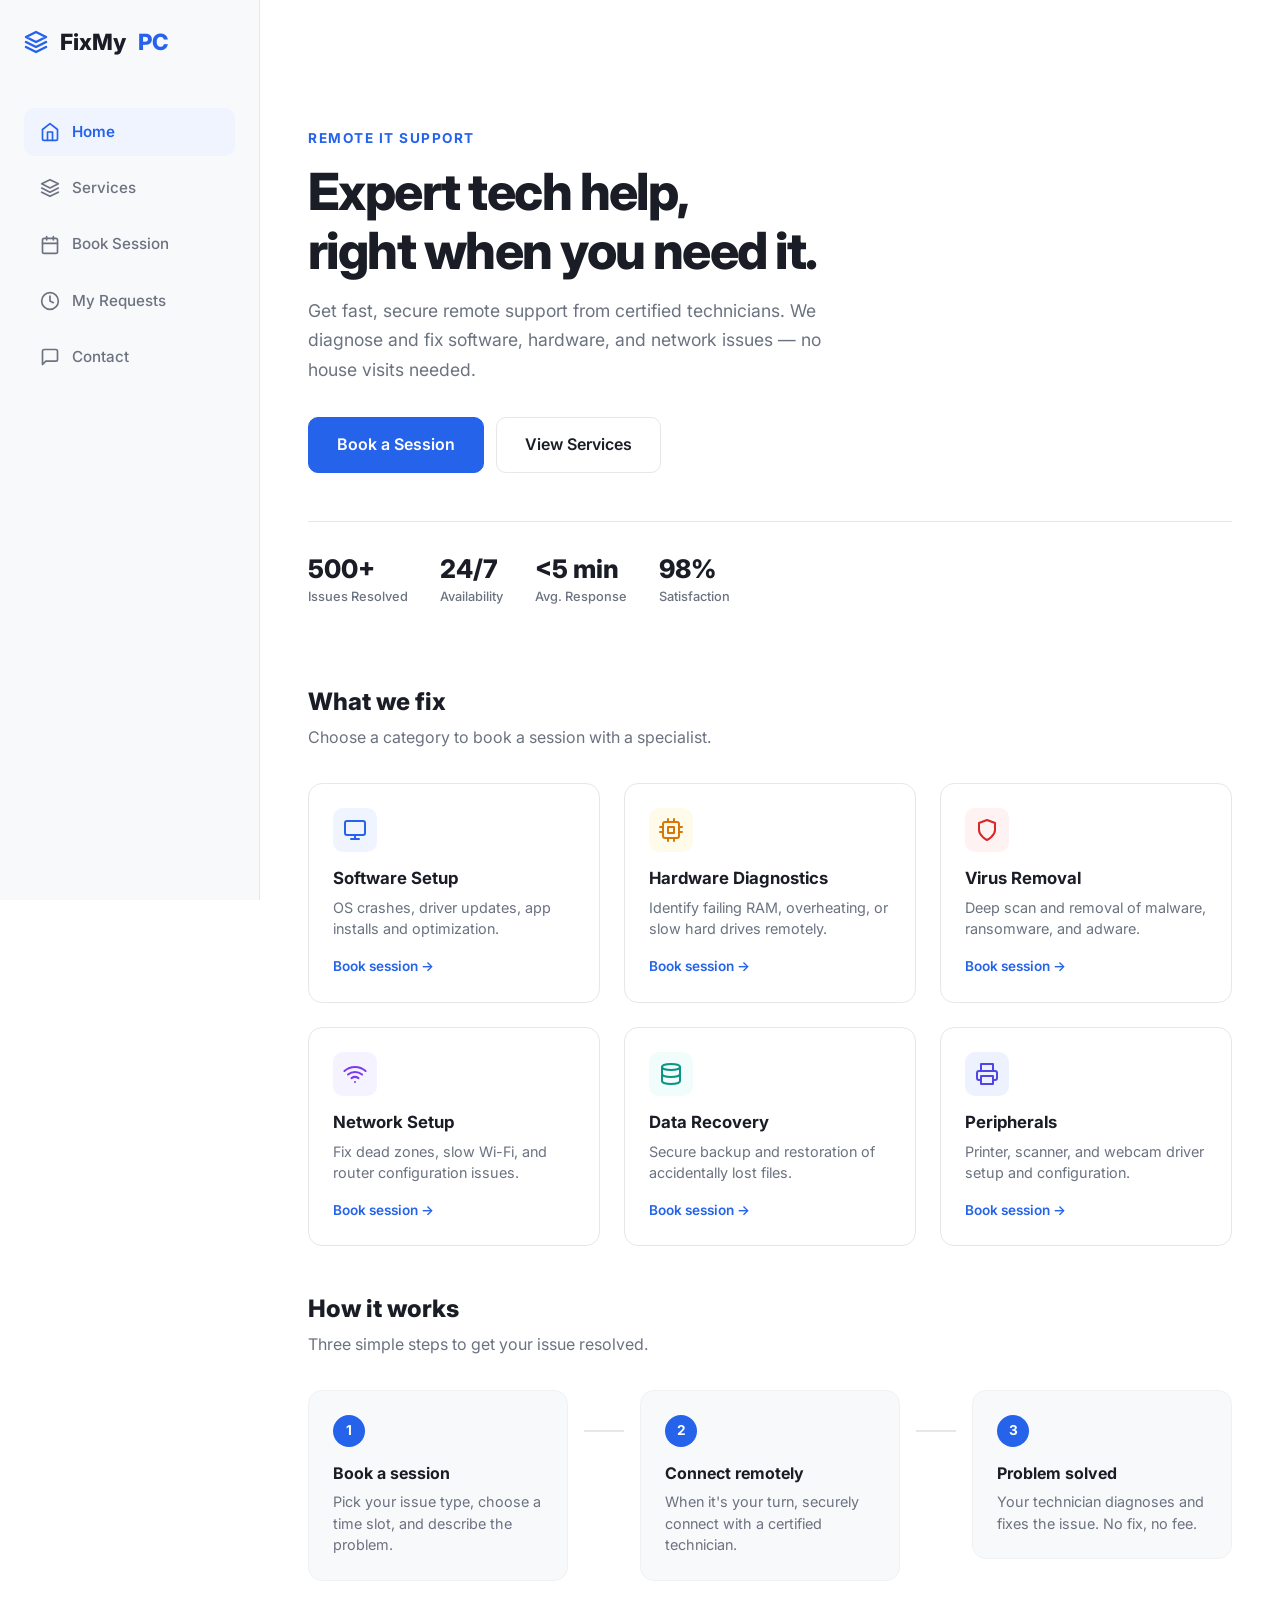
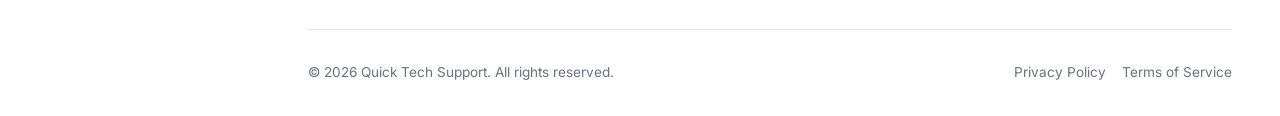
==== index.html @ c55d923c "feat: implement initial 'FixMyPC' remote tech support web application with core frontend files and d" ====
<!DOCTYPE html>
<html lang="en">
<head>
  <meta charset="UTF-8">
  <meta name="viewport" content="width=device-width, initial-scale=1.0">
  <title>Quick Tech Support | Remote IT Solutions</title>
  <meta name="description" content="Fast, reliable remote tech support for your software, hardware, and network issues. Book a session today.">

  <!-- Google Fonts: Inter -->
  <link rel="preconnect" href="https://fonts.googleapis.com">
  <link rel="preconnect" href="https://fonts.gstatic.com" crossorigin>
  <link href="https://fonts.googleapis.com/css2?family=Inter:wght@400;500;600;700;800&display=swap" rel="stylesheet">

  <!-- CSS Styles -->
  <link rel="stylesheet" href="css/variables.css">
  <link rel="stylesheet" href="css/base.css">
  <link rel="stylesheet" href="css/layout.css">
  <link rel="stylesheet" href="css/components.css">
  <link rel="stylesheet" href="css/utilities.css">
</head>
<body>

  <!-- Sidebar Navigation -->
  <aside class="sidebar">
    <div class="sidebar-logo">
      <svg width="24" height="24" viewBox="0 0 24 24" fill="none" stroke="var(--color-primary)" stroke-width="2.5" stroke-linecap="round" stroke-linejoin="round">
        <path d="M12 2L2 7l10 5 10-5-10-5zM2 17l10 5 10-5M2 12l10 5 10-5"/>
      </svg>
      FixMy<span>PC</span>
    </div>

    <nav class="nav-menu">
      <a href="index.html" class="nav-item">
        <svg width="20" height="20" viewBox="0 0 24 24" fill="none" stroke="currentColor" stroke-width="2" stroke-linecap="round" stroke-linejoin="round"><path d="M3 9l9-7 9 7v11a2 2 0 0 1-2 2H5a2 2 0 0 1-2-2z"></path><polyline points="9 22 9 12 15 12 15 22"></polyline></svg>
        Home
      </a>
      <a href="services.html" class="nav-item">
        <svg width="20" height="20" viewBox="0 0 24 24" fill="none" stroke="currentColor" stroke-width="2" stroke-linecap="round" stroke-linejoin="round"><polygon points="12 2 2 7 12 12 22 7 12 2"></polygon><polyline points="2 17 12 22 22 17"></polyline><polyline points="2 12 12 17 22 12"></polyline></svg>
        Services
      </a>
      <a href="booking.html" class="nav-item">
        <svg width="20" height="20" viewBox="0 0 24 24" fill="none" stroke="currentColor" stroke-width="2" stroke-linecap="round" stroke-linejoin="round"><rect x="3" y="4" width="18" height="18" rx="2" ry="2"></rect><line x1="16" y1="2" x2="16" y2="6"></line><line x1="8" y1="2" x2="8" y2="6"></line><line x1="3" y1="10" x2="21" y2="10"></line></svg>
        Book Session
      </a>
      <a href="queue.html" class="nav-item">
        <svg width="20" height="20" viewBox="0 0 24 24" fill="none" stroke="currentColor" stroke-width="2" stroke-linecap="round" stroke-linejoin="round"><circle cx="12" cy="12" r="10"></circle><polyline points="12 6 12 12 16 14"></polyline></svg>
        My Requests
      </a>
      <a href="contact.html" class="nav-item">
        <svg width="20" height="20" viewBox="0 0 24 24" fill="none" stroke="currentColor" stroke-width="2" stroke-linecap="round" stroke-linejoin="round"><path d="M21 15a2 2 0 0 1-2 2H7l-4 4V5a2 2 0 0 1 2-2h14a2 2 0 0 1 2 2z"></path></svg>
        Contact
      </a>
    </nav>
  </aside>

  <!-- Main Content -->
  <main class="main-content">

    <!-- Mobile Header -->
    <header class="page-header">
      <div class="header-title">
        <h1 class="hidden-title">Home</h1>
      </div>
      <div class="header-actions">
        <button class="mobile-nav-toggle" aria-label="Toggle Navigation">
          <svg width="24" height="24" viewBox="0 0 24 24" fill="none" stroke="currentColor" stroke-width="2" stroke-linecap="round" stroke-linejoin="round"><line x1="3" y1="12" x2="21" y2="12"></line><line x1="3" y1="6" x2="21" y2="6"></line><line x1="3" y1="18" x2="21" y2="18"></line></svg>
        </button>
      </div>
    </header>

    <!-- Hero Section -->
    <section class="hero mb-48">
      <div class="hero-content">
        <p class="hero-eyebrow">Remote IT Support</p>
        <h2 class="hero-heading">Expert tech help,<br>right when you need it.</h2>
        <p class="hero-description">Get fast, secure remote support from certified technicians. We diagnose and fix software, hardware, and network issues — no house visits needed.</p>
        <div class="hero-actions">
          <a href="booking.html" class="btn btn-primary btn-lg">Book a Session</a>
          <a href="services.html" class="btn btn-outline btn-lg">View Services</a>
        </div>
      </div>
      <div class="hero-stats">
        <div class="stat-item">
          <span class="stat-number">500+</span>
          <span class="stat-label">Issues Resolved</span>
        </div>
        <div class="stat-item">
          <span class="stat-number">24/7</span>
          <span class="stat-label">Availability</span>
        </div>
        <div class="stat-item">
          <span class="stat-number">&lt;5 min</span>
          <span class="stat-label">Avg. Response</span>
        </div>
        <div class="stat-item">
          <span class="stat-number">98%</span>
          <span class="stat-label">Satisfaction</span>
        </div>
      </div>
    </section>

    <!-- Services Grid -->
    <section class="mb-48">
      <div class="section-header mb-32">
        <h3 class="section-heading">What we fix</h3>
        <p class="text-muted mb-0">Choose a category to book a session with a specialist.</p>
      </div>

      <div class="home-services-grid">

        <a href="booking.html?service=software" class="home-service-card">
          <div class="home-service-icon icon-blue">
            <svg width="24" height="24" viewBox="0 0 24 24" fill="none" stroke="currentColor" stroke-width="2" stroke-linecap="round" stroke-linejoin="round"><rect x="2" y="3" width="20" height="14" rx="2" ry="2"></rect><line x1="8" y1="21" x2="16" y2="21"></line><line x1="12" y1="17" x2="12" y2="21"></line></svg>
          </div>
          <h4 class="home-service-title">Software Setup</h4>
          <p class="home-service-desc">OS crashes, driver updates, app installs and optimization.</p>
          <span class="home-service-link">Book session &rarr;</span>
        </a>

        <a href="booking.html?service=hardware" class="home-service-card">
          <div class="home-service-icon icon-amber">
            <svg width="24" height="24" viewBox="0 0 24 24" fill="none" stroke="currentColor" stroke-width="2" stroke-linecap="round" stroke-linejoin="round"><rect x="4" y="4" width="16" height="16" rx="2" ry="2"></rect><rect x="9" y="9" width="6" height="6"></rect><line x1="9" y1="1" x2="9" y2="4"></line><line x1="15" y1="1" x2="15" y2="4"></line><line x1="9" y1="20" x2="9" y2="23"></line><line x1="15" y1="20" x2="15" y2="23"></line><line x1="20" y1="9" x2="23" y2="9"></line><line x1="20" y1="14" x2="23" y2="14"></line><line x1="1" y1="9" x2="4" y2="9"></line><line x1="1" y1="14" x2="4" y2="14"></line></svg>
          </div>
          <h4 class="home-service-title">Hardware Diagnostics</h4>
          <p class="home-service-desc">Identify failing RAM, overheating, or slow hard drives remotely.</p>
          <span class="home-service-link">Book session &rarr;</span>
        </a>

        <a href="booking.html?service=virus" class="home-service-card">
          <div class="home-service-icon icon-red">
            <svg width="24" height="24" viewBox="0 0 24 24" fill="none" stroke="currentColor" stroke-width="2" stroke-linecap="round" stroke-linejoin="round"><path d="M12 22s8-4 8-10V5l-8-3-8 3v7c0 6 8 10 8 10z"></path></svg>
          </div>
          <h4 class="home-service-title">Virus Removal</h4>
          <p class="home-service-desc">Deep scan and removal of malware, ransomware, and adware.</p>
          <span class="home-service-link">Book session &rarr;</span>
        </a>

        <a href="booking.html?service=network" class="home-service-card">
          <div class="home-service-icon icon-purple">
            <svg width="24" height="24" viewBox="0 0 24 24" fill="none" stroke="currentColor" stroke-width="2" stroke-linecap="round" stroke-linejoin="round"><path d="M5 12.55a11 11 0 0 1 14.08 0"></path><path d="M1.42 9a16 16 0 0 1 21.16 0"></path><path d="M8.53 16.11a6 6 0 0 1 6.95 0"></path><line x1="12" y1="20" x2="12.01" y2="20"></line></svg>
          </div>
          <h4 class="home-service-title">Network Setup</h4>
          <p class="home-service-desc">Fix dead zones, slow Wi-Fi, and router configuration issues.</p>
          <span class="home-service-link">Book session &rarr;</span>
        </a>

        <a href="booking.html?service=other" class="home-service-card">
          <div class="home-service-icon icon-teal">
            <svg width="24" height="24" viewBox="0 0 24 24" fill="none" stroke="currentColor" stroke-width="2" stroke-linecap="round" stroke-linejoin="round"><ellipse cx="12" cy="5" rx="9" ry="3"></ellipse><path d="M21 12c0 1.66-4 3-9 3s-9-1.34-9-3"></path><path d="M3 5v14c0 1.66 4 3 9 3s9-1.34 9-3V5"></path></svg>
          </div>
          <h4 class="home-service-title">Data Recovery</h4>
          <p class="home-service-desc">Secure backup and restoration of accidentally lost files.</p>
          <span class="home-service-link">Book session &rarr;</span>
        </a>

        <a href="booking.html?service=hardware" class="home-service-card">
          <div class="home-service-icon icon-indigo">
            <svg width="24" height="24" viewBox="0 0 24 24" fill="none" stroke="currentColor" stroke-width="2" stroke-linecap="round" stroke-linejoin="round"><polyline points="6 9 6 2 18 2 18 9"></polyline><path d="M6 18H4a2 2 0 0 1-2-2v-5a2 2 0 0 1 2-2h16a2 2 0 0 1 2 2v5a2 2 0 0 1-2 2h-2"></path><rect x="6" y="14" width="12" height="8"></rect></svg>
          </div>
          <h4 class="home-service-title">Peripherals</h4>
          <p class="home-service-desc">Printer, scanner, and webcam driver setup and configuration.</p>
          <span class="home-service-link">Book session &rarr;</span>
        </a>

      </div>
    </section>

    <!-- How It Works -->
    <section class="mb-48">
      <div class="section-header mb-32">
        <h3 class="section-heading">How it works</h3>
        <p class="text-muted mb-0">Three simple steps to get your issue resolved.</p>
      </div>

      <div class="steps-row">
        <div class="step-card">
          <div class="step-number">1</div>
          <h4>Book a session</h4>
          <p>Pick your issue type, choose a time slot, and describe the problem.</p>
        </div>
        <div class="step-divider"></div>
        <div class="step-card">
          <div class="step-number">2</div>
          <h4>Connect remotely</h4>
          <p>When it's your turn, securely connect with a certified technician.</p>
        </div>
        <div class="step-divider"></div>
        <div class="step-card">
          <div class="step-number">3</div>
          <h4>Problem solved</h4>
          <p>Your technician diagnoses and fixes the issue. No fix, no fee.</p>
        </div>
      </div>
    </section>

    <!-- Footer -->
    <footer class="main-footer">
      <div>&copy; 2026 Quick Tech Support. All rights reserved.</div>
      <div class="footer-links">
        <a href="#">Privacy Policy</a>
        <a href="#">Terms of Service</a>
      </div>
    </footer>

  </main>

  <script src="js/main.js"></script>
</body>
</html>
---- css/variables.css ----
/* ===== DESIGN SYSTEM VARIABLES ===== */

:root {
  /* ---- Colors ---- */
  --color-bg-base: #ffffff;
  --color-bg-sidebar: #f8f9fb;
  --color-bg-card: #ffffff;
  --color-bg-input: #f4f5f7;

  --color-text-main: #1a1d26;
  --color-text-muted: #6b7280;

  --color-primary: #2563eb;
  --color-primary-light: #eff4ff;
  --color-primary-dark: #1d4ed8;

  --color-secondary: #0891b2;

  /* Status Colors */
  --color-status-green: #16a34a;
  --color-status-green-bg: #f0fdf4;
  --color-status-yellow: #ca8a04;
  --color-status-yellow-bg: #fefce8;
  --color-status-red: #dc2626;
  --color-status-red-bg: #fef2f2;

  /* Borders */
  --color-border: #e5e7eb;
  --color-border-light: #f0f1f3;

  /* ---- Spacing ---- */
  --space-4: 0.25rem;
  --space-8: 0.5rem;
  --space-12: 0.75rem;
  --space-16: 1rem;
  --space-24: 1.5rem;
  --space-32: 2rem;
  --space-48: 3rem;
  --space-64: 4rem;

  /* ---- Border Radius ---- */
  --radius-sm: 6px;
  --radius-md: 10px;
  --radius-lg: 14px;
  --radius-xl: 20px;
  --radius-full: 9999px;

  /* ---- Shadows ---- */
  --shadow-sm: 0 1px 2px rgba(0, 0, 0, 0.05);
  --shadow-md: 0 4px 12px rgba(0, 0, 0, 0.08);
  --shadow-lg: 0 10px 30px rgba(0, 0, 0, 0.1);

  /* ---- Transitions ---- */
  --transition-fast: 0.15s ease;
  --transition-normal: 0.25s ease;

  /* ---- Layout ---- */
  --sidebar-width: 260px;
}
---- css/base.css ----
/* ===== RESET & BASE STYLES ===== */

/* Remove default margins, paddings, and use border-box sizing */
* {
  margin: 0;
  padding: 0;
  box-sizing: border-box;
}

/* Main body layout: sidebar on the left, content on the right */
body {
  font-family:
    "Inter",
    -apple-system,
    BlinkMacSystemFont,
    "Segoe UI",
    Roboto,
    sans-serif;
  background-color: var(--color-bg-base);
  color: var(--color-text-main);
  line-height: 1.6;
  overflow-x: hidden;
  display: flex;
  min-height: 100vh;
}

/* Remove underlines from links */
a {
  text-decoration: none;
  color: inherit;
  transition: color var(--transition-fast);
}

/* Remove bullet points from lists */
ul {
  list-style: none;
}

/* Reset buttons to look plain by default */
button {
  font-family: inherit;
  cursor: pointer;
  border: none;
  background: none;
  outline: none;
}

/* Make images responsive */
img {
  max-width: 100%;
  height: auto;
  display: block;
}

/* ===== TYPOGRAPHY ===== */

h1, h2, h3, h4, h5, h6 {
  font-weight: 700;
  line-height: 1.25;
  margin-bottom: var(--space-16);
  color: var(--color-text-main);
}

h1 {
  font-size: clamp(2rem, 5vw, 3rem);
}

h2 {
  font-size: clamp(1.5rem, 4vw, 2.25rem);
}

h3 {
  font-size: 1.5rem;
}

h4 {
  font-size: 1.25rem;
}

/* Paragraphs are slightly muted for readability */
p {
  margin-bottom: var(--space-16);
  color: var(--color-text-muted);
}
---- css/layout.css ----
/* ===== LAYOUT: SIDEBAR & MAIN CONTENT ===== */

/* ---- Sidebar (Left Navigation) ---- */
.sidebar {
  width: var(--sidebar-width);
  background-color: var(--color-bg-sidebar);
  height: 100vh;
  position: fixed;
  top: 0;
  left: 0;
  display: flex;
  flex-direction: column;
  padding: var(--space-24);
  z-index: 50;
  transition: transform var(--transition-normal);
  border-right: 1px solid var(--color-border);
}

/* Logo in the sidebar */
.sidebar-logo {
  font-size: 1.4rem;
  font-weight: 800;
  color: var(--color-text-main);
  display: flex;
  align-items: center;
  gap: var(--space-12);
  margin-bottom: var(--space-48);
}

.sidebar-logo span {
  color: var(--color-primary);
}

/* Navigation link list */
.nav-menu {
  display: flex;
  flex-direction: column;
  gap: var(--space-8);
  flex: 1;
}

/* Each navigation link */
.nav-item {
  display: flex;
  align-items: center;
  gap: var(--space-12);
  padding: var(--space-12) var(--space-16);
  border-radius: var(--radius-md);
  color: var(--color-text-muted);
  font-weight: 500;
  font-size: 0.95rem;
  transition: all var(--transition-fast);
}

/* Hover: darken text and add a light background */
.nav-item:hover {
  color: var(--color-text-main);
  background-color: var(--color-border-light);
}

/* Active page: blue background tint and blue text */
.nav-item.active {
  color: var(--color-primary);
  background-color: var(--color-primary-light);
  font-weight: 600;
}

/* ---- Main Content Area ---- */
.main-content {
  flex: 1;
  margin-left: var(--sidebar-width);
  padding: var(--space-32) var(--space-48);
  min-height: 100vh;
  display: flex;
  flex-direction: column;
  background-color: var(--color-bg-base);
}

/* Page header row (title + mobile menu button) */
.page-header {
  margin-bottom: var(--space-48);
  display: flex;
  justify-content: space-between;
  align-items: center;
}

.header-actions {
  display: flex;
  align-items: center;
  gap: var(--space-16);
}

/* Hamburger button — hidden on desktop, shown on mobile */
.mobile-nav-toggle {
  display: none;
  font-size: 1.5rem;
  color: var(--color-text-main);
  padding: var(--space-12);
  border-radius: var(--radius-sm);
}

/* ---- Footer ---- */
.main-footer {
  margin-top: auto;
  padding-top: var(--space-32);
  display: flex;
  justify-content: space-between;
  align-items: center;
  flex-wrap: wrap;
  gap: 1rem;
  color: var(--color-text-muted);
  font-size: 0.85rem;
  border-top: 1px solid var(--color-border);
}

.footer-links {
  display: flex;
  gap: 1rem;
}

.footer-links a {
  color: var(--color-text-muted);
  transition: color var(--transition-fast);
}

.footer-links a:hover {
  color: var(--color-primary);
}

/* ===== RESPONSIVE (Mobile) ===== */
@media (max-width: 768px) {
  :root {
    --sidebar-width: 0px;
  }

  /* Sidebar slides off-screen on mobile */
  .sidebar {
    transform: translateX(-100%);
    width: 260px;
    box-shadow: var(--shadow-lg);
  }

  /* When the "open" class is added, slide it in */
  .sidebar.open {
    transform: translateX(0);
  }

  .main-content {
    margin-left: 0;
    padding: var(--space-24) var(--space-16);
  }

  .page-header {
    flex-direction: row-reverse;
  }

  /* Show the hamburger button on mobile */
  .mobile-nav-toggle {
    display: block;
  }
}
---- css/components.css ----
/* ===== COMPONENTS ===== */

/* ============================================
   BUTTONS
   ============================================ */

/* Base button style — used on all buttons */
.btn {
  display: inline-flex;
  align-items: center;
  justify-content: center;
  gap: var(--space-8);
  padding: var(--space-12) var(--space-24);
  border-radius: var(--radius-md);
  font-weight: 600;
  font-size: 0.95rem;
  color: var(--color-text-main);
  background-color: var(--color-bg-base);
  border: 1px solid var(--color-border);
  transition: all var(--transition-fast);
}

.btn:hover {
  border-color: var(--color-primary);
  color: var(--color-primary);
  background-color: var(--color-primary-light);
}

/* Primary button — solid blue */
.btn-primary {
  background-color: var(--color-primary);
  color: #ffffff;
  border-color: var(--color-primary);
}

.btn-primary:hover {
  background-color: var(--color-primary-dark);
  border-color: var(--color-primary-dark);
  color: #ffffff;
}

/* Outline button — just a border */
.btn-outline {
  background-color: transparent;
  border: 1px solid var(--color-border);
  color: var(--color-text-main);
}

.btn-outline:hover {
  border-color: var(--color-primary);
  color: var(--color-primary);
  background-color: var(--color-primary-light);
}

/* Small button */
.btn-sm {
  padding: 8px 16px;
  font-size: 0.85rem;
}

/* Icon-only button (square) */
.btn-icon {
  width: 40px;
  height: 40px;
  padding: 0;
  border-radius: var(--radius-md);
  display: flex;
  align-items: center;
  justify-content: center;
  color: var(--color-text-main);
  border: 1px solid var(--color-border);
}

.btn-icon:hover {
  border-color: var(--color-primary);
  color: var(--color-primary);
}

.btn-icon-svg {
  margin-right: 4px;
}

/* Special button colors */
.btn-detect {
  color: var(--color-secondary);
  border-color: var(--color-secondary);
}

.btn-detect:hover {
  background-color: #f0fdfa;
  color: var(--color-secondary);
  border-color: var(--color-secondary);
}

.btn-stop {
  color: var(--color-status-red);
}

.btn-del {
  width: 34px;
  height: 34px;
  color: var(--color-status-red);
  border-radius: 50%;
  border-color: var(--color-status-red);
}

.btn-del:hover {
  background-color: var(--color-status-red-bg);
  color: var(--color-status-red);
  border-color: var(--color-status-red);
}


/* ============================================
   FORMS
   ============================================ */

.form-group {
  margin-bottom: var(--space-24);
}

/* Label above each input */
.form-label {
  display: block;
  font-weight: 600;
  margin-bottom: var(--space-8);
  color: var(--color-text-muted);
  font-size: 0.9rem;
}

/* Text inputs, selects, and textareas */
.form-control {
  width: 100%;
  padding: 14px 16px;
  background-color: var(--color-bg-input);
  border: 1px solid var(--color-border);
  border-radius: var(--radius-md);
  color: var(--color-text-main);
  font-family: inherit;
  font-size: 1rem;
  transition: border-color var(--transition-fast);
}

/* Blue border when the input is focused */
.form-control:focus {
  outline: none;
  border-color: var(--color-primary);
  box-shadow: 0 0 0 3px rgba(37, 99, 235, 0.1);
}

.form-control::placeholder {
  color: #9ca3af;
}

textarea.form-control {
  resize: vertical;
  min-height: 120px;
}


/* ============================================
   HOME PAGE — Hero Section
   ============================================ */

.hero {
  padding: var(--space-48) 0 var(--space-32);
}

.hero-eyebrow {
  font-size: 0.85rem;
  font-weight: 700;
  text-transform: uppercase;
  letter-spacing: 1.5px;
  color: var(--color-primary);
  margin-bottom: var(--space-12);
}

.hero-heading {
  font-size: clamp(2rem, 4.5vw, 3.2rem);
  font-weight: 800;
  line-height: 1.15;
  letter-spacing: -0.03em;
  margin-bottom: var(--space-16);
  color: var(--color-text-main);
}

.hero-description {
  font-size: 1.1rem;
  line-height: 1.7;
  color: var(--color-text-muted);
  max-width: 560px;
  margin-bottom: var(--space-32);
}

.hero-actions {
  display: flex;
  gap: var(--space-12);
  flex-wrap: wrap;
}

.btn-lg {
  padding: 14px 28px;
  font-size: 1rem;
}

/* Stats row */
.hero-stats {
  display: flex;
  gap: var(--space-32);
  margin-top: var(--space-48);
  padding-top: var(--space-32);
  border-top: 1px solid var(--color-border);
  flex-wrap: wrap;
}

.stat-item {
  display: flex;
  flex-direction: column;
}

.stat-number {
  font-size: 1.6rem;
  font-weight: 800;
  color: var(--color-text-main);
  line-height: 1.2;
}

.stat-label {
  font-size: 0.8rem;
  color: var(--color-text-muted);
  font-weight: 500;
  margin-top: 2px;
}


/* ============================================
   HOME PAGE — Service Cards Grid
   ============================================ */

.section-header {
  max-width: 500px;
}

.section-heading {
  font-size: 1.5rem;
  font-weight: 800;
  margin-bottom: var(--space-8);
}

.home-services-grid {
  display: grid;
  grid-template-columns: repeat(3, 1fr);
  gap: var(--space-24);
}

@media (max-width: 1024px) { .home-services-grid { grid-template-columns: repeat(2, 1fr); } }
@media (max-width: 600px) { .home-services-grid { grid-template-columns: 1fr; } }

.home-service-card {
  display: flex;
  flex-direction: column;
  padding: var(--space-24);
  border-radius: var(--radius-lg);
  border: 1px solid var(--color-border);
  background-color: var(--color-bg-card);
  text-decoration: none;
  transition: all var(--transition-normal);
}

.home-service-card:hover {
  border-color: transparent;
  box-shadow: var(--shadow-lg);
  transform: translateY(-3px);
}

.home-service-icon {
  width: 44px;
  height: 44px;
  border-radius: var(--radius-md);
  display: flex;
  align-items: center;
  justify-content: center;
  margin-bottom: var(--space-16);
}

/* Icon color variations */
.icon-blue { background-color: #eff4ff; color: #2563eb; }
.icon-amber { background-color: #fffbeb; color: #d97706; }
.icon-red { background-color: #fef2f2; color: #dc2626; }
.icon-purple { background-color: #f5f3ff; color: #7c3aed; }
.icon-teal { background-color: #f0fdfa; color: #0d9488; }
.icon-indigo { background-color: #eef2ff; color: #4f46e5; }

.home-service-title {
  font-size: 1.05rem;
  font-weight: 700;
  margin-bottom: var(--space-8);
  color: var(--color-text-main);
}

.home-service-desc {
  font-size: 0.9rem;
  color: var(--color-text-muted);
  margin-bottom: var(--space-16);
  flex: 1;
  line-height: 1.5;
}

.home-service-link {
  font-size: 0.85rem;
  font-weight: 600;
  color: var(--color-primary);
  transition: color var(--transition-fast);
}

.home-service-card:hover .home-service-link {
  color: var(--color-primary-dark);
}


/* ============================================
   HOME PAGE — How It Works Steps
   ============================================ */

.steps-row {
  display: flex;
  align-items: flex-start;
  gap: var(--space-16);
}

@media (max-width: 768px) {
  .steps-row {
    flex-direction: column;
  }
  .step-divider {
    display: none;
  }
}

.step-card {
  flex: 1;
  padding: var(--space-24);
  border-radius: var(--radius-lg);
  background-color: var(--color-bg-sidebar);
  border: 1px solid var(--color-border-light);
}

.step-card h4 {
  font-size: 1rem;
  margin-bottom: var(--space-8);
}

.step-card p {
  font-size: 0.9rem;
  margin-bottom: 0;
  line-height: 1.5;
}

.step-number {
  width: 32px;
  height: 32px;
  border-radius: 50%;
  background-color: var(--color-primary);
  color: #ffffff;
  font-size: 0.85rem;
  font-weight: 700;
  display: flex;
  align-items: center;
  justify-content: center;
  margin-bottom: var(--space-16);
}

.step-divider {
  width: 40px;
  height: 2px;
  background-color: var(--color-border);
  margin-top: 40px;
  flex-shrink: 0;
}


/* ============================================
   SERVICE CARDS (Services Page)
   ============================================ */

.card-grid {
  display: grid;
  grid-template-columns: repeat(auto-fill, minmax(300px, 1fr));
  gap: var(--space-24);
}

@media (max-width: 1024px) {
  .card-grid { grid-template-columns: repeat(auto-fill, minmax(280px, 1fr)); }
}

.service-card {
  background-color: var(--color-bg-card);
  border-radius: var(--radius-lg);
  padding: var(--space-32);
  display: flex;
  flex-direction: column;
  height: 100%;
  border: 1px solid var(--color-border);
  transition: all var(--transition-normal);
}

.service-card:hover {
  transform: translateY(-4px);
  box-shadow: var(--shadow-lg);
  border-color: transparent;
}

/* Icon container in each service card */
.card-icon-wrap {
  width: 56px;
  height: 56px;
  border-radius: var(--radius-md);
  display: flex;
  align-items: center;
  justify-content: center;
  font-size: 1.8rem;
  margin-bottom: var(--space-24);
  background-color: var(--color-primary-light);
  color: var(--color-primary);
}

.service-card h3 {
  margin-bottom: var(--space-12);
  font-size: 1.2rem;
}

.service-card p {
  flex: 1;
  font-size: 0.95rem;
}

/* Tags/badges (e.g. "Windows", "macOS") */
.badge-container {
  display: flex;
  flex-wrap: wrap;
  gap: var(--space-8);
  margin-top: var(--space-16);
}

.badge {
  display: inline-flex;
  align-items: center;
  font-size: 0.75rem;
  font-weight: 600;
  padding: 4px 12px;
  border-radius: var(--radius-full);
  text-transform: uppercase;
  letter-spacing: 0.5px;
  background-color: var(--color-bg-input);
  color: var(--color-text-muted);
  border: 1px solid var(--color-border-light);
}

.badge-os {
  color: var(--color-text-main);
}

/* Filter pills (category filter buttons) */
.filter-container {
  display: flex;
  gap: 12px;
  margin-bottom: var(--space-48);
  overflow-x: auto;
  padding: 4px;
  scrollbar-width: none;
}

.filter-container::-webkit-scrollbar {
  display: none;
}

.filter-btn {
  padding: 8px 20px;
  border-radius: var(--radius-full);
  font-size: 0.9rem;
  font-weight: 500;
  color: var(--color-text-muted);
  background-color: var(--color-bg-input);
  border: 1px solid var(--color-border);
  transition: all var(--transition-fast);
  white-space: nowrap;
}

.filter-btn:hover {
  color: var(--color-text-main);
  border-color: var(--color-text-muted);
}

.filter-btn.active {
  background-color: var(--color-primary);
  color: #ffffff;
  border-color: var(--color-primary);
}

/* Price and book button row at the bottom of service cards */
.service-card-meta {
  display: flex;
  justify-content: space-between;
  align-items: flex-end;
  margin-top: var(--space-24);
  padding-top: var(--space-24);
  border-top: 1px solid var(--color-border-light);
}

.price-tag {
  font-size: 1.4rem;
  font-weight: 800;
  color: var(--color-text-main);
}

.price-tag span {
  font-size: 0.85rem;
  color: var(--color-text-muted);
  font-weight: 500;
}


/* ============================================
   CONTACT & PANELS
   ============================================ */

.contact-layout {
  display: grid;
  grid-template-columns: 1fr 2fr;
  gap: var(--space-48);
}

@media (max-width: 1024px) {
  .contact-layout { grid-template-columns: 1fr; }
}

.info-cards {
  display: flex;
  flex-direction: column;
  gap: var(--space-24);
}

/* Shared panel styles — cards, form panels, info panels */
.contact-card,
.form-panel,
.info-panel,
.lookup-card {
  background-color: var(--color-bg-card);
  border-radius: var(--radius-lg);
  padding: var(--space-32);
  border: 1px solid var(--color-border);
}

.contact-card {
  display: flex;
  align-items: flex-start;
  gap: 20px;
  transition: box-shadow var(--transition-normal);
}

.contact-card:hover {
  box-shadow: var(--shadow-md);
}

/* Icon circle in contact cards */
.contact-icon {
  width: 48px;
  height: 48px;
  border-radius: var(--radius-md);
  background-color: var(--color-primary-light);
  color: var(--color-primary);
  display: flex;
  align-items: center;
  justify-content: center;
  flex-shrink: 0;
}

.contact-card h4 {
  margin-bottom: 6px;
  font-size: 1.1rem;
}

.contact-card p,
.contact-card a {
  color: var(--color-text-muted);
  font-size: 0.95rem;
}

.contact-card a:hover {
  color: var(--color-primary);
}


/* ============================================
   BOOKING LAYOUT
   ============================================ */

.booking-layout {
  display: grid;
  grid-template-columns: 2fr 1fr;
  gap: var(--space-48);
  align-items: flex-start;
}

@media (max-width: 1024px) {
  .booking-layout { grid-template-columns: 1fr; }
}

.info-panel {
  position: sticky;
  top: 100px;
}

/* Time slot picker buttons */
.slot-grid {
  display: grid;
  grid-template-columns: repeat(auto-fill, minmax(110px, 1fr));
  gap: 12px;
  margin-top: 12px;
}

.time-slot {
  background-color: var(--color-bg-input);
  border-radius: var(--radius-md);
  padding: 12px 8px;
  text-align: center;
  font-size: 0.9rem;
  font-weight: 600;
  color: var(--color-text-main);
  border: 1px solid var(--color-border);
  transition: all var(--transition-fast);
}

.time-slot:hover {
  border-color: var(--color-primary);
  color: var(--color-primary);
  background-color: var(--color-primary-light);
}

/* Selected time slot — solid blue */
.time-slot.selected {
  background-color: var(--color-primary);
  color: #ffffff;
  border-color: var(--color-primary);
}

/* Disabled (already booked) time slot */
.time-slot.disabled {
  opacity: 0.4;
  pointer-events: none;
  background-color: var(--color-bg-input);
}

/* Section titles with an icon (e.g. "1. Select Service & Time") */
.section-title {
  font-size: 1.15rem;
  margin-bottom: var(--space-24);
  padding-bottom: 12px;
  display: flex;
  align-items: center;
  gap: 10px;
  color: var(--color-text-main);
  border-bottom: 1px solid var(--color-border-light);
}

/* Two-column grid for hardware fields */
.hw-grid {
  display: grid;
  grid-template-columns: 1fr 1fr;
  gap: 20px;
}

@media (max-width: 600px) {
  .hw-grid { grid-template-columns: 1fr; }
}

/* Audio recording controls */
.audio-controls {
  display: flex;
  align-items: center;
  gap: 12px;
  margin-top: 12px;
}


/* ============================================
   MODAL (Booking Confirmation Popup)
   ============================================ */

.modal-overlay {
  position: fixed;
  top: 0;
  left: 0;
  right: 0;
  bottom: 0;
  background-color: rgba(0, 0, 0, 0.4);
  backdrop-filter: blur(6px);
  display: flex;
  align-items: center;
  justify-content: center;
  z-index: 1000;
  opacity: 0;
  pointer-events: none;
  transition: opacity var(--transition-fast);
}

/* When modal is visible */
.modal-overlay.active {
  opacity: 1;
  pointer-events: auto;
}

.modal-content {
  background-color: var(--color-bg-card);
  border-radius: var(--radius-xl);
  padding: var(--space-48);
  width: 90%;
  max-width: 480px;
  transform: translateY(20px);
  transition: transform var(--transition-fast);
  box-shadow: var(--shadow-lg);
}

.modal-overlay.active .modal-content {
  transform: translateY(0);
}

/* Green checkmark circle */
.success-icon {
  width: 72px;
  height: 72px;
  border-radius: 50%;
  display: flex;
  align-items: center;
  justify-content: center;
  font-size: 32px;
  margin: 0 auto 28px;
  color: var(--color-status-green);
  background-color: var(--color-status-green-bg);
}

/* Ticket number box */
.ticket-box {
  border-radius: var(--radius-md);
  padding: 20px;
  margin-bottom: 28px;
  background-color: var(--color-bg-input);
  border: 1px solid var(--color-border);
  text-align: center;
}

.ticket-label {
  display: block;
  font-size: 0.85rem;
  color: var(--color-text-muted);
  margin-bottom: 6px;
}

.ticket-val {
  font-size: 1.5rem;
  letter-spacing: 2px;
  font-weight: 800;
  color: var(--color-text-main);
}


/* ============================================
   QUEUE STATUS (Queue Page)
   ============================================ */

.queue-container {
  max-width: 600px;
  margin: 0 auto;
}

/* Hidden by default, shown via JS */
.queue-display {
  display: none;
  background-color: var(--color-bg-card);
  border-radius: var(--radius-xl);
  padding: var(--space-48) var(--space-32);
  border: 1px solid var(--color-border);
}

/* Big circular ring showing queue position */
.status-ring {
  width: 200px;
  height: 200px;
  border-radius: 50%;
  margin: 0 auto 40px;
  display: flex;
  flex-direction: column;
  align-items: center;
  justify-content: center;
  transition: all 0.4s ease;
  border: 4px solid var(--color-status-yellow);
  background-color: var(--color-bg-input);
}

.status-ring span {
  font-size: 0.85rem;
  color: var(--color-text-muted);
  text-transform: uppercase;
  letter-spacing: 2px;
  font-weight: 600;
  margin-bottom: 4px;
}

.position-number {
  font-size: 4rem;
  font-weight: 800;
  line-height: 1;
  color: var(--color-text-main);
  font-variant-numeric: tabular-nums;
}

/* Wait time and status metrics */
.wait-metrics {
  display: grid;
  grid-template-columns: 1fr 1fr;
  gap: 20px;
  margin-bottom: 40px;
  border-radius: var(--radius-md);
  padding: 20px;
  background-color: var(--color-bg-input);
  border: 1px solid var(--color-border-light);
}

.metric-box {
  text-align: center;
}

.metric-label {
  font-size: 0.9rem;
  color: var(--color-text-muted);
  margin-bottom: 6px;
  font-weight: 600;
}

.metric-val {
  font-size: 1.3rem;
  font-weight: 700;
  color: var(--color-text-main);
}


/* ============================================
   TICKET LIST (Queue Page)
   ============================================ */

.ticket-list-empty {
  text-align: center;
  padding: var(--space-48) var(--space-24);
  color: var(--color-text-muted);
}

.ticket-list-empty p {
  margin-bottom: var(--space-16);
}

.ticket-list {
  display: flex;
  flex-direction: column;
  gap: var(--space-12);
}

.ticket-item {
  display: flex;
  align-items: center;
  justify-content: space-between;
  padding: var(--space-16) var(--space-24);
  border-radius: var(--radius-md);
  border: 1px solid var(--color-border);
  background-color: var(--color-bg-card);
  cursor: pointer;
  transition: all var(--transition-fast);
}

.ticket-item:hover {
  border-color: var(--color-primary);
  background-color: var(--color-primary-light);
}

.ticket-item-left {
  display: flex;
  flex-direction: column;
  gap: 2px;
}

.ticket-item-id {
  font-size: 1rem;
  font-weight: 700;
  color: var(--color-text-main);
  font-variant-numeric: tabular-nums;
}

.ticket-item-detail {
  font-size: 0.85rem;
  color: var(--color-text-muted);
}

.ticket-item-arrow {
  color: var(--color-text-muted);
  transition: color var(--transition-fast);
}

.ticket-item:hover .ticket-item-arrow {
  color: var(--color-primary);
}

/* Back button for queue view */
.back-link {
  display: inline-flex;
  align-items: center;
  gap: 6px;
  font-size: 0.9rem;
  font-weight: 600;
  color: var(--color-text-muted);
  margin-bottom: var(--space-24);
  cursor: pointer;
  transition: color var(--transition-fast);
  background: none;
  border: none;
  padding: 0;
}

.back-link:hover {
  color: var(--color-primary);
}

/* Session connected timer */
.session-timer {
  font-size: 2rem;
  font-weight: 800;
  font-variant-numeric: tabular-nums;
  color: var(--color-text-main);
}
---- css/utilities.css ----
/* ===== UTILITY CLASSES ===== */

/* ---- Page Headings ---- */
.page-title-section {
  margin-bottom: var(--space-24);
}

.page-main-heading {
  font-size: clamp(2rem, 5vw, 3rem);
  letter-spacing: -0.02em;
  margin-bottom: var(--space-8);
  font-weight: 800;
}

.page-sub-heading {
  font-size: 1.1rem;
  color: var(--color-text-muted);
}

/* ---- Text Helpers ---- */
.text-center { text-align: center; }
.text-sm { font-size: 0.85rem; }
.text-xs { font-size: 0.75rem; }
.text-muted { color: var(--color-text-muted); }
.text-primary { color: var(--color-primary); }
.text-secondary { color: var(--color-secondary); }
.font-500 { font-weight: 500; }

/* ---- Spacing: Margins ---- */
.mb-0 { margin-bottom: 0; }
.mb-4 { margin-bottom: 4px; }
.mb-8 { margin-bottom: var(--space-8); }
.mb-16 { margin-bottom: var(--space-16); }
.mb-24 { margin-bottom: var(--space-24); }
.mb-32 { margin-bottom: var(--space-32); }
.mb-48 { margin-bottom: var(--space-48); }
.mt-4 { margin-top: 4px; }
.mt-12 { margin-top: 12px; }
.mt-24 { margin-top: var(--space-24); }
.mt-48 { margin-top: var(--space-48); }

/* ---- Spacing: Padding ---- */
.p-16 { padding: var(--space-16); }

/* ---- Layout Helpers ---- */
.w-full { width: 100%; }
.flex { display: flex; }
.flex-1 { flex: 1; }
.justify-between { justify-content: space-between; }
.align-center { align-items: center; }
.gap-8 { gap: 8px; }
.gap-12 { gap: 12px; }
.gap-16 { gap: var(--space-16); }

/* ---- Visibility ---- */
.hidden-title { display: none; }
.hidden-override { display: none; }

/* ---- Specific Helpers ---- */
.chat-link {
  color: var(--color-primary);
  font-weight: 600;
  transition: color var(--transition-fast);
}

.chat-link:hover {
  color: var(--color-primary-dark);
}

.sidebar-heading {
  margin-bottom: 20px;
  display: flex;
  align-items: center;
  gap: 8px;
}

.policy-heading {
  margin-bottom: 6px;
  font-size: 0.95rem;
  color: var(--color-text-main);
}

.policy-text {
  font-size: 0.85rem;
  margin-bottom: 0;
}

.policy-list {
  font-size: 0.85rem;
  color: var(--color-text-muted);
  padding-left: 16px;
}

/* ---- Status Badges ---- */
.status {
  display: inline-flex;
  align-items: center;
  gap: 6px;
  padding: 4px 12px;
  border-radius: var(--radius-full);
  font-size: 0.85rem;
  font-weight: 600;
}

/* Colored dot before the status text */
.status::before {
  content: "";
  width: 8px;
  height: 8px;
  border-radius: 50%;
}

.status-green {
  color: var(--color-status-green);
  background-color: var(--color-status-green-bg);
}

.status-green::before {
  background-color: var(--color-status-green);
}

.status-yellow {
  color: var(--color-status-yellow);
  background-color: var(--color-status-yellow-bg);
}

.status-yellow::before {
  background-color: var(--color-status-yellow);
}

.status-red {
  color: var(--color-status-red);
  background-color: var(--color-status-red-bg);
}

.status-red::before {
  background-color: var(--color-status-red);
}

/* ---- Pulse Animation (used by queue connect button) ---- */
@keyframes pulse {
  0% { box-shadow: 0 0 0 0 rgba(22, 163, 74, 0.4); }
  70% { box-shadow: 0 0 0 12px rgba(22, 163, 74, 0); }
  100% { box-shadow: 0 0 0 0 rgba(22, 163, 74, 0); }
}
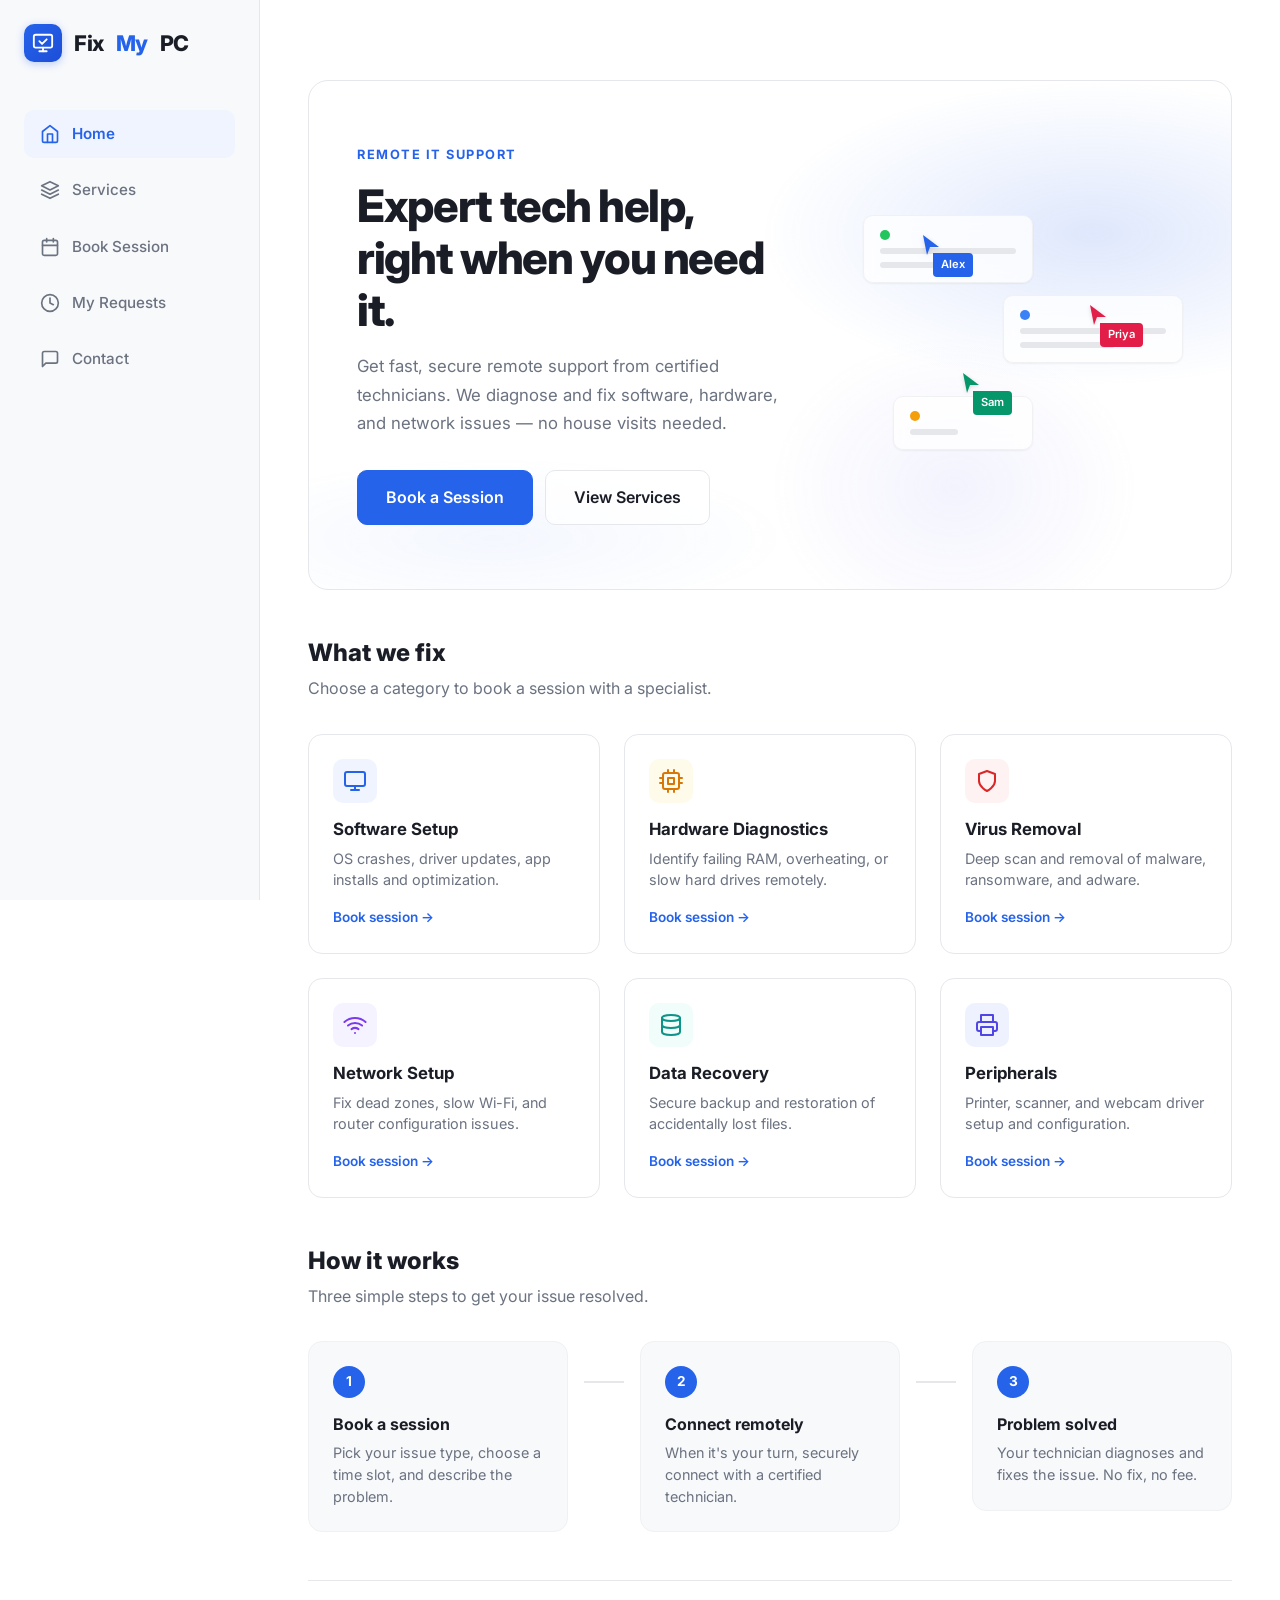
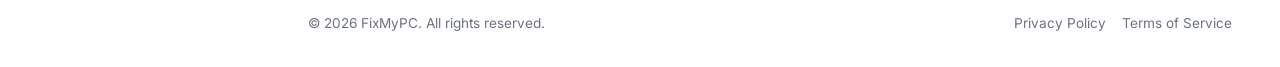
==== commit c2d1a3ff: "maut agayi lmao" ====
--- a/index.html
+++ b/index.html
@@ -3,7 +3,7 @@
 <head>
   <meta charset="UTF-8">
   <meta name="viewport" content="width=device-width, initial-scale=1.0">
-  <title>Quick Tech Support | Remote IT Solutions</title>
+  <title>FixMyPC | Remote Tech Support</title>
   <meta name="description" content="Fast, reliable remote tech support for your software, hardware, and network issues. Book a session today.">
 
   <!-- Google Fonts: Inter -->
@@ -23,10 +23,10 @@
   <!-- Sidebar Navigation -->
   <aside class="sidebar">
     <div class="sidebar-logo">
-      <svg width="24" height="24" viewBox="0 0 24 24" fill="none" stroke="var(--color-primary)" stroke-width="2.5" stroke-linecap="round" stroke-linejoin="round">
-        <path d="M12 2L2 7l10 5 10-5-10-5zM2 17l10 5 10-5M2 12l10 5 10-5"/>
-      </svg>
-      FixMy<span>PC</span>
+      <div class="logo-icon">
+        <svg width="22" height="22" viewBox="0 0 24 24" fill="none" stroke="#fff" stroke-width="2" stroke-linecap="round" stroke-linejoin="round"><rect x="2" y="3" width="20" height="14" rx="2" ry="2"></rect><line x1="8" y1="21" x2="16" y2="21"></line><line x1="12" y1="17" x2="12" y2="21"></line><path d="M8 10l3 3 5-5"/></svg>
+      </div>
+      Fix<span>My</span>PC
     </div>
 
     <nav class="nav-menu">
@@ -70,31 +70,48 @@
 
     <!-- Hero Section -->
     <section class="hero mb-48">
-      <div class="hero-content">
-        <p class="hero-eyebrow">Remote IT Support</p>
-        <h2 class="hero-heading">Expert tech help,<br>right when you need it.</h2>
-        <p class="hero-description">Get fast, secure remote support from certified technicians. We diagnose and fix software, hardware, and network issues — no house visits needed.</p>
-        <div class="hero-actions">
-          <a href="booking.html" class="btn btn-primary btn-lg">Book a Session</a>
-          <a href="services.html" class="btn btn-outline btn-lg">View Services</a>
-        </div>
-      </div>
-      <div class="hero-stats">
-        <div class="stat-item">
-          <span class="stat-number">500+</span>
-          <span class="stat-label">Issues Resolved</span>
-        </div>
-        <div class="stat-item">
-          <span class="stat-number">24/7</span>
-          <span class="stat-label">Availability</span>
-        </div>
-        <div class="stat-item">
-          <span class="stat-number">&lt;5 min</span>
-          <span class="stat-label">Avg. Response</span>
-        </div>
-        <div class="stat-item">
-          <span class="stat-number">98%</span>
-          <span class="stat-label">Satisfaction</span>
+      <div class="hero-inner">
+        <div class="hero-content">
+          <p class="hero-eyebrow">Remote IT Support</p>
+          <h2 class="hero-heading">Expert tech help,<br>right when you need it.</h2>
+          <p class="hero-description">Get fast, secure remote support from certified technicians. We diagnose and fix software, hardware, and network issues — no house visits needed.</p>
+          <div class="hero-actions">
+            <a href="booking.html" class="btn btn-hero-primary btn-lg">Book a Session</a>
+            <a href="services.html" class="btn btn-hero-outline btn-lg">View Services</a>
+          </div>
+        </div>
+        <div class="hero-visual">
+          <!-- Figma-style collaborative cursors -->
+          <div class="cursor-field">
+            <div class="live-cursor cursor-1">
+              <svg width="16" height="20" viewBox="0 0 16 20" fill="currentColor"><path d="M0 0L16 12H7L4 20L0 0Z"/></svg>
+              <span class="cursor-label">Alex</span>
+            </div>
+            <div class="live-cursor cursor-2">
+              <svg width="16" height="20" viewBox="0 0 16 20" fill="currentColor"><path d="M0 0L16 12H7L4 20L0 0Z"/></svg>
+              <span class="cursor-label">Priya</span>
+            </div>
+            <div class="live-cursor cursor-3">
+              <svg width="16" height="20" viewBox="0 0 16 20" fill="currentColor"><path d="M0 0L16 12H7L4 20L0 0Z"/></svg>
+              <span class="cursor-label">Sam</span>
+            </div>
+
+            <!-- Decorative UI mockup elements -->
+            <div class="hero-mock-card mock-1">
+              <div class="mock-dot mock-dot-green"></div>
+              <div class="mock-line mock-line-long"></div>
+              <div class="mock-line mock-line-short"></div>
+            </div>
+            <div class="hero-mock-card mock-2">
+              <div class="mock-dot mock-dot-blue"></div>
+              <div class="mock-line mock-line-long"></div>
+              <div class="mock-line mock-line-med"></div>
+            </div>
+            <div class="hero-mock-card mock-3">
+              <div class="mock-dot mock-dot-amber"></div>
+              <div class="mock-line mock-line-short"></div>
+            </div>
+          </div>
         </div>
       </div>
     </section>
@@ -195,7 +212,7 @@
 
     <!-- Footer -->
     <footer class="main-footer">
-      <div>&copy; 2026 Quick Tech Support. All rights reserved.</div>
+      <div>&copy; 2026 FixMyPC. All rights reserved.</div>
       <div class="footer-links">
         <a href="#">Privacy Policy</a>
         <a href="#">Terms of Service</a>
--- a/css/layout.css
+++ b/css/layout.css
@@ -18,17 +18,30 @@
 
 /* Logo in the sidebar */
 .sidebar-logo {
-  font-size: 1.4rem;
+  font-size: 1.35rem;
   font-weight: 800;
   color: var(--color-text-main);
   display: flex;
   align-items: center;
   gap: var(--space-12);
   margin-bottom: var(--space-48);
+  letter-spacing: -0.02em;
 }
 
 .sidebar-logo span {
   color: var(--color-primary);
+}
+
+.logo-icon {
+  width: 38px;
+  height: 38px;
+  background: linear-gradient(135deg, var(--color-primary), var(--color-primary-dark));
+  border-radius: 10px;
+  display: flex;
+  align-items: center;
+  justify-content: center;
+  flex-shrink: 0;
+  box-shadow: 0 2px 8px rgba(37, 99, 235, 0.3);
 }
 
 /* Navigation link list */
--- a/css/components.css
+++ b/css/components.css
@@ -163,20 +163,48 @@
    ============================================ */
 
 .hero {
-  padding: var(--space-48) 0 var(--space-32);
+  background:
+    radial-gradient(ellipse 60% 50% at 85% 30%, rgba(37, 99, 235, 0.15) 0%, transparent 60%),
+    radial-gradient(ellipse 40% 60% at 70% 80%, rgba(99, 102, 241, 0.08) 0%, transparent 50%),
+    radial-gradient(ellipse 80% 40% at 20% 90%, rgba(37, 99, 235, 0.05) 0%, transparent 40%);
+  border-radius: var(--radius-xl);
+  border: 1px solid var(--color-border);
+  overflow: hidden;
+  position: relative;
+}
+
+.hero-inner {
+  display: flex;
+  align-items: center;
+  padding: var(--space-64) var(--space-48);
+  gap: var(--space-64);
+}
+
+@media (max-width: 900px) {
+  .hero-inner {
+    flex-direction: column;
+    padding: var(--space-32) var(--space-24);
+  }
+}
+
+.hero-content {
+  flex: 1;
+  min-width: 0;
+  position: relative;
+  z-index: 2;
 }
 
 .hero-eyebrow {
-  font-size: 0.85rem;
+  font-size: 0.8rem;
   font-weight: 700;
   text-transform: uppercase;
   letter-spacing: 1.5px;
   color: var(--color-primary);
-  margin-bottom: var(--space-12);
+  margin-bottom: var(--space-16);
 }
 
 .hero-heading {
-  font-size: clamp(2rem, 4.5vw, 3.2rem);
+  font-size: clamp(1.8rem, 4vw, 2.8rem);
   font-weight: 800;
   line-height: 1.15;
   letter-spacing: -0.03em;
@@ -185,10 +213,10 @@
 }
 
 .hero-description {
-  font-size: 1.1rem;
+  font-size: 1.05rem;
   line-height: 1.7;
   color: var(--color-text-muted);
-  max-width: 560px;
+  max-width: 480px;
   margin-bottom: var(--space-32);
 }
 
@@ -203,34 +231,160 @@
   font-size: 1rem;
 }
 
-/* Stats row */
-.hero-stats {
-  display: flex;
-  gap: var(--space-32);
-  margin-top: var(--space-48);
-  padding-top: var(--space-32);
-  border-top: 1px solid var(--color-border);
-  flex-wrap: wrap;
-}
-
-.stat-item {
+.btn-hero-primary {
+  background-color: var(--color-primary);
+  color: #ffffff;
+  border-color: var(--color-primary);
+}
+
+.btn-hero-primary:hover {
+  background-color: var(--color-primary-dark);
+  border-color: var(--color-primary-dark);
+  color: #ffffff;
+}
+
+.btn-hero-outline {
+  background-color: rgba(255, 255, 255, 0.7);
+  border: 1px solid var(--color-border);
+  color: var(--color-text-main);
+  backdrop-filter: blur(4px);
+}
+
+.btn-hero-outline:hover {
+  background-color: #ffffff;
+  border-color: var(--color-primary);
+  color: var(--color-primary);
+}
+
+
+/* ---- Hero right side: Cursor field with mock UI ---- */
+
+.hero-visual {
+  flex-shrink: 0;
+  width: 320px;
+  height: 260px;
+  position: relative;
+}
+
+@media (max-width: 900px) {
+  .hero-visual { display: none; }
+}
+
+.cursor-field {
+  position: relative;
+  width: 100%;
+  height: 100%;
+}
+
+/* Figma-style cursors */
+.live-cursor {
+  position: absolute;
   display: flex;
   flex-direction: column;
-}
-
-.stat-number {
-  font-size: 1.6rem;
-  font-weight: 800;
-  color: var(--color-text-main);
-  line-height: 1.2;
-}
-
-.stat-label {
-  font-size: 0.8rem;
-  color: var(--color-text-muted);
-  font-weight: 500;
-  margin-top: 2px;
-}
+  align-items: flex-start;
+  z-index: 5;
+  pointer-events: none;
+}
+
+.live-cursor svg {
+  filter: drop-shadow(0 1px 2px rgba(0, 0, 0, 0.15));
+}
+
+.cursor-label {
+  display: inline-block;
+  padding: 3px 8px;
+  border-radius: 0 4px 4px 4px;
+  font-size: 0.7rem;
+  font-weight: 600;
+  color: #ffffff;
+  white-space: nowrap;
+  margin-top: -2px;
+  margin-left: 10px;
+}
+
+/* Cursor 1 — Blue (Alex) */
+.cursor-1 {
+  top: 30px;
+  left: 60px;
+  color: #2563eb;
+  animation: cursorMove1 6s ease-in-out infinite;
+}
+.cursor-1 .cursor-label { background-color: #2563eb; }
+
+/* Cursor 2 — Rose (Priya) */
+.cursor-2 {
+  top: 100px;
+  right: 40px;
+  color: #e11d48;
+  animation: cursorMove2 7s ease-in-out infinite;
+}
+.cursor-2 .cursor-label { background-color: #e11d48; }
+
+/* Cursor 3 — Emerald (Sam) */
+.cursor-3 {
+  bottom: 50px;
+  left: 100px;
+  color: #059669;
+  animation: cursorMove3 5s ease-in-out infinite;
+}
+.cursor-3 .cursor-label { background-color: #059669; }
+
+@keyframes cursorMove1 {
+  0%, 100% { transform: translate(0, 0); }
+  25%      { transform: translate(20px, 15px); }
+  50%      { transform: translate(40px, -5px); }
+  75%      { transform: translate(10px, 20px); }
+}
+
+@keyframes cursorMove2 {
+  0%, 100% { transform: translate(0, 0); }
+  30%      { transform: translate(-25px, 10px); }
+  60%      { transform: translate(-10px, -20px); }
+  80%      { transform: translate(-30px, 5px); }
+}
+
+@keyframes cursorMove3 {
+  0%, 100% { transform: translate(0, 0); }
+  20%      { transform: translate(15px, -10px); }
+  50%      { transform: translate(-10px, -25px); }
+  80%      { transform: translate(20px, -5px); }
+}
+
+/* Decorative mock UI cards in the background */
+.hero-mock-card {
+  position: absolute;
+  background-color: rgba(255, 255, 255, 0.75);
+  backdrop-filter: blur(8px);
+  border: 1px solid var(--color-border-light);
+  border-radius: var(--radius-md);
+  padding: 14px 16px;
+  display: flex;
+  flex-direction: column;
+  gap: 8px;
+  box-shadow: var(--shadow-sm);
+}
+
+.mock-1 { top: 10px;   left: 0;    width: 170px; }
+.mock-2 { top: 90px;   right: 0;   width: 180px; }
+.mock-3 { bottom: 15px; left: 30px; width: 140px; }
+
+.mock-dot {
+  width: 10px;
+  height: 10px;
+  border-radius: 50%;
+}
+.mock-dot-green { background-color: #22c55e; }
+.mock-dot-blue  { background-color: #3b82f6; }
+.mock-dot-amber { background-color: #f59e0b; }
+
+.mock-line {
+  height: 6px;
+  border-radius: 3px;
+  background-color: var(--color-border);
+}
+.mock-line-long  { width: 100%; }
+.mock-line-med   { width: 65%; }
+.mock-line-short { width: 45%; }
 
 
 /* ============================================
@@ -771,6 +925,7 @@
 .queue-container {
   max-width: 600px;
   margin: 0 auto;
+  display: none;
 }
 
 /* Hidden by default, shown via JS */
@@ -848,14 +1003,46 @@
    TICKET LIST (Queue Page)
    ============================================ */
 
+.ticket-list-header {
+  display: flex;
+  align-items: center;
+  justify-content: space-between;
+}
+
 .ticket-list-empty {
   text-align: center;
-  padding: var(--space-48) var(--space-24);
-  color: var(--color-text-muted);
+  padding: var(--space-64) var(--space-24);
+  color: var(--color-text-muted);
+  border: 1px dashed var(--color-border);
+  border-radius: var(--radius-lg);
+  background-color: var(--color-bg-sidebar);
+}
+
+.ticket-list-empty-icon {
+  width: 72px;
+  height: 72px;
+  border-radius: 50%;
+  background-color: var(--color-bg-input);
+  border: 1px solid var(--color-border-light);
+  display: flex;
+  align-items: center;
+  justify-content: center;
+  margin: 0 auto var(--space-24);
+  color: var(--color-text-muted);
+}
+
+.ticket-list-empty h4 {
+  font-size: 1.1rem;
+  margin-bottom: var(--space-8);
+  color: var(--color-text-main);
 }
 
 .ticket-list-empty p {
-  margin-bottom: var(--space-16);
+  margin-bottom: var(--space-24);
+  font-size: 0.95rem;
+  max-width: 320px;
+  margin-left: auto;
+  margin-right: auto;
 }
 
 .ticket-list {
